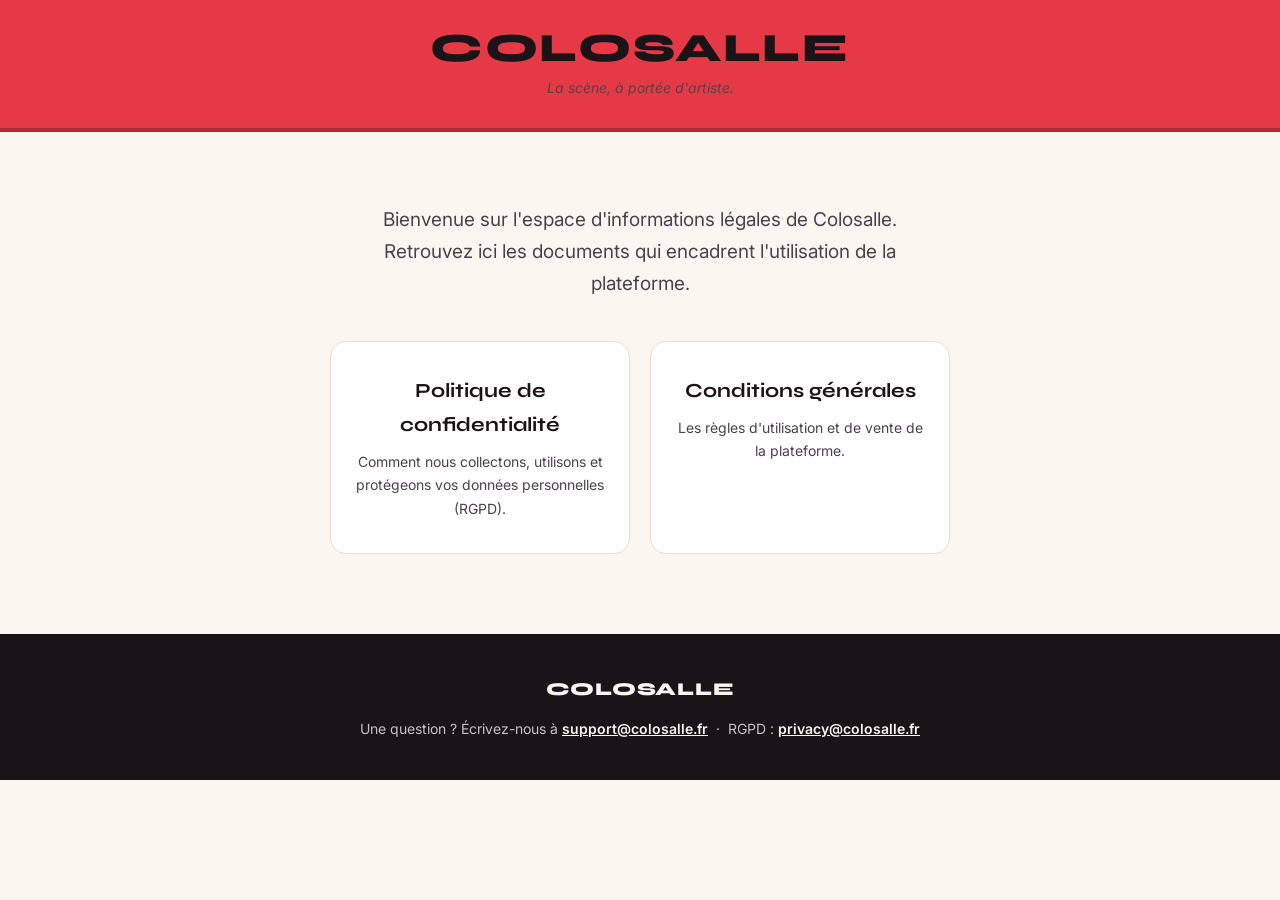
==== index.html @ 52d350c0 "Pages legales Colosalle (confidentialite + CGU)" ====
<!DOCTYPE html>
<html lang="fr">
<head>
<meta charset="UTF-8">
<meta name="viewport" content="width=device-width, initial-scale=1">
<title>Colosalle — Informations légales</title>
<meta name="description" content="Conditions générales et politique de confidentialité de Colosalle, la marketplace des lieux artistiques.">
<link rel="preconnect" href="https://fonts.googleapis.com">
<link rel="preconnect" href="https://fonts.gstatic.com" crossorigin>
<link href="https://fonts.googleapis.com/css2?family=Syne:wght@700;800&family=Inter:wght@400;600;700&display=swap" rel="stylesheet">
<link rel="stylesheet" href="style.css">
</head>
<body class="home">
<header class="site-header">
  <h1 class="wordmark">Colosalle</h1>
  <p class="tagline">La scène, à portée d'artiste.</p>
</header>

<main>
  <p class="lead">Bienvenue sur l'espace d'informations légales de Colosalle. Retrouvez ici les documents qui encadrent l'utilisation de la plateforme.</p>
  <div class="card-grid">
    <a class="card" href="confidentialite.html">
      <h2>Politique de confidentialité</h2>
      <p>Comment nous collectons, utilisons et protégeons vos données personnelles (RGPD).</p>
    </a>
    <a class="card" href="cgu.html">
      <h2>Conditions générales</h2>
      <p>Les règles d'utilisation et de vente de la plateforme.</p>
    </a>
  </div>
</main>

<footer class="site-footer">
  <span class="foot-word">Colosalle</span>
  Une question ? Écrivez-nous à
  <a href="mailto:support@colosalle.fr">support@colosalle.fr</a>
  &nbsp;·&nbsp; RGPD :
  <a href="mailto:privacy@colosalle.fr">privacy@colosalle.fr</a>
</footer>
</body>
</html>
---- style.css ----
/* Colosalle — pages légales */
:root {
  --rouge: #E63946;
  --rouge-fonce: #B22B36;
  --creme: #FBF7F0;
  --creme-carte: #FFFFFF;
  --encre: #1A1418;
  --encre-douce: #4A424A;
  --filet: #E8DFD3;
  --max: 780px;
}

* { box-sizing: border-box; }

html { scroll-behavior: smooth; }

body {
  margin: 0;
  background: var(--creme);
  color: var(--encre);
  font-family: 'Inter', -apple-system, BlinkMacSystemFont, 'Segoe UI', sans-serif;
  font-size: 17px;
  line-height: 1.7;
  -webkit-font-smoothing: antialiased;
}

/* ---- En-tête ---- */
.site-header {
  background: var(--rouge);
  color: var(--creme);
  padding: 28px 24px;
  text-align: center;
  border-bottom: 4px solid var(--rouge-fonce);
}
.site-header a { color: var(--creme); text-decoration: none; }
.wordmark {
  font-family: 'Syne', sans-serif;
  font-weight: 800;
  font-size: clamp(28px, 6vw, 40px);
  letter-spacing: 0.04em;
  text-transform: uppercase;
  margin: 0;
  line-height: 1;
}
.tagline {
  font-size: 14px;
  opacity: 0.9;
  margin: 8px 0 0;
  font-style: italic;
}

/* ---- Navigation ---- */
.legal-nav {
  display: flex;
  justify-content: center;
  gap: 8px;
  flex-wrap: wrap;
  padding: 16px 24px;
  background: var(--creme-carte);
  border-bottom: 1px solid var(--filet);
  position: sticky;
  top: 0;
  z-index: 10;
}
.legal-nav a {
  font-size: 14px;
  font-weight: 600;
  color: var(--encre-douce);
  text-decoration: none;
  padding: 8px 16px;
  border-radius: 999px;
  transition: background 0.15s, color 0.15s;
}
.legal-nav a:hover { background: var(--creme); color: var(--rouge); }
.legal-nav a.active { background: var(--rouge); color: var(--creme); }

/* ---- Contenu ---- */
main {
  max-width: var(--max);
  margin: 0 auto;
  padding: 48px 24px 80px;
}

h1 {
  font-family: 'Syne', sans-serif;
  font-weight: 800;
  font-size: clamp(28px, 5vw, 40px);
  line-height: 1.15;
  margin: 0 0 8px;
  color: var(--encre);
}
.maj {
  color: var(--encre-douce);
  font-size: 15px;
  margin: 0 0 40px;
  padding-bottom: 20px;
  border-bottom: 2px solid var(--rouge);
}

h2 {
  font-family: 'Syne', sans-serif;
  font-weight: 700;
  font-size: 22px;
  margin: 44px 0 14px;
  padding-left: 14px;
  border-left: 4px solid var(--rouge);
  color: var(--encre);
}
h3 {
  font-weight: 700;
  font-size: 18px;
  margin: 28px 0 10px;
  color: var(--rouge-fonce);
}

p { margin: 0 0 16px; color: var(--encre-douce); }
strong { color: var(--encre); }

ul { margin: 0 0 16px; padding-left: 22px; color: var(--encre-douce); }
li { margin-bottom: 8px; }

a { color: var(--rouge); }

/* ---- Encadré info ---- */
.callout {
  background: #FCEEEF;
  border: 1px solid var(--rouge);
  border-radius: 12px;
  padding: 18px 22px;
  margin: 24px 0;
}
.callout p { margin: 0; color: var(--encre); }

/* ---- Tableaux ---- */
.table-wrap { overflow-x: auto; margin: 0 0 24px; }
table {
  border-collapse: collapse;
  width: 100%;
  font-size: 15px;
  background: var(--creme-carte);
  border-radius: 12px;
  overflow: hidden;
}
th, td {
  text-align: left;
  padding: 12px 16px;
  border-bottom: 1px solid var(--filet);
  vertical-align: top;
}
th {
  background: var(--rouge);
  color: var(--creme);
  font-weight: 600;
  font-size: 14px;
}
td { color: var(--encre-douce); }
tr:last-child td { border-bottom: none; }

hr {
  border: none;
  border-top: 1px solid var(--filet);
  margin: 40px 0;
}

/* ---- Pied de page ---- */
.site-footer {
  background: var(--encre);
  color: #C9BFC7;
  text-align: center;
  padding: 40px 24px;
  font-size: 14px;
}
.site-footer a { color: var(--creme); font-weight: 600; }
.site-footer .foot-word {
  font-family: 'Syne', sans-serif;
  font-weight: 800;
  text-transform: uppercase;
  letter-spacing: 0.04em;
  color: var(--creme);
  font-size: 18px;
  display: block;
  margin-bottom: 12px;
}

/* ---- Accueil ---- */
.home main { text-align: center; padding-top: 72px; }
.home .lead { font-size: 19px; max-width: 560px; margin: 0 auto 40px; }
.card-grid {
  display: grid;
  grid-template-columns: 1fr 1fr;
  gap: 20px;
  max-width: 620px;
  margin: 0 auto;
}
.card {
  display: block;
  background: var(--creme-carte);
  border: 1px solid var(--filet);
  border-radius: 16px;
  padding: 32px 24px;
  text-decoration: none;
  color: var(--encre);
  transition: transform 0.15s, border-color 0.15s, box-shadow 0.15s;
}
.card:hover {
  transform: translateY(-3px);
  border-color: var(--rouge);
  box-shadow: 0 8px 24px rgba(230,57,70,0.12);
}
.card h2 {
  border: none;
  padding: 0;
  margin: 0 0 8px;
  font-size: 20px;
}
.card p { margin: 0; font-size: 14px; }

@media (max-width: 560px) {
  .card-grid { grid-template-columns: 1fr; }
  body { font-size: 16px; }
}

@media (prefers-reduced-motion: reduce) {
  * { transition: none !important; scroll-behavior: auto !important; }
}
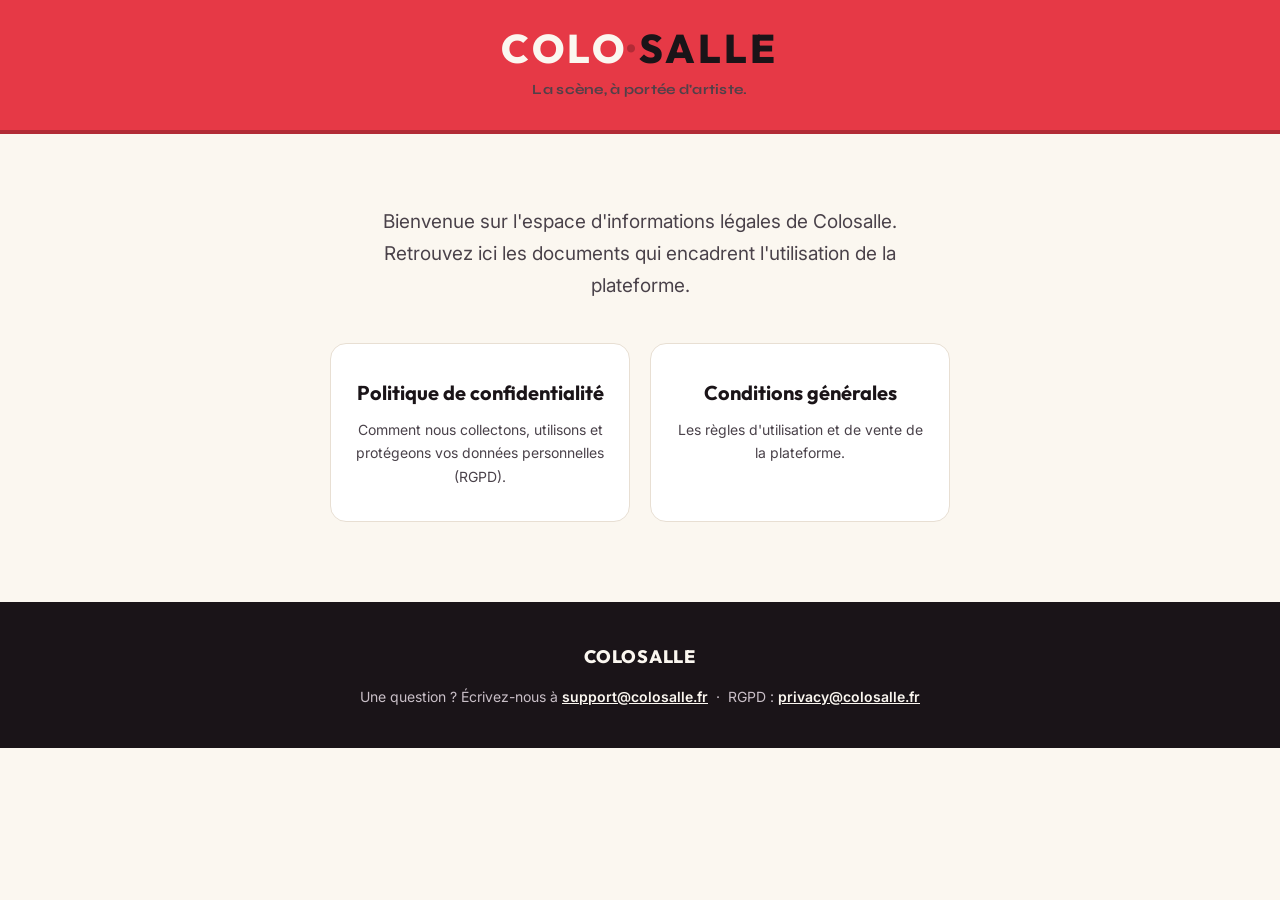
==== commit 660d3e18: "Charte typo: wordmark Outfit bicolore + tagline Syne" ====
--- a/index.html
+++ b/index.html
@@ -7,12 +7,12 @@
 <meta name="description" content="Conditions générales et politique de confidentialité de Colosalle, la marketplace des lieux artistiques.">
 <link rel="preconnect" href="https://fonts.googleapis.com">
 <link rel="preconnect" href="https://fonts.gstatic.com" crossorigin>
-<link href="https://fonts.googleapis.com/css2?family=Syne:wght@700;800&family=Inter:wght@400;600;700&display=swap" rel="stylesheet">
+<link href="https://fonts.googleapis.com/css2?family=Outfit:wght@600;700;800&family=Syne:wght@700;800&family=Inter:wght@400;600;700&display=swap" rel="stylesheet">
 <link rel="stylesheet" href="style.css">
 </head>
 <body class="home">
 <header class="site-header">
-  <h1 class="wordmark">Colosalle</h1>
+  <h1 class="wordmark">COLO<span class="dot">·</span><span class="salle">SALLE</span></h1>
   <p class="tagline">La scène, à portée d'artiste.</p>
 </header>
 
--- a/style.css
+++ b/style.css
@@ -34,19 +34,24 @@
 }
 .site-header a { color: var(--creme); text-decoration: none; }
 .wordmark {
-  font-family: 'Syne', sans-serif;
+  font-family: 'Outfit', sans-serif;
   font-weight: 800;
   font-size: clamp(28px, 6vw, 40px);
-  letter-spacing: 0.04em;
+  letter-spacing: 0.08em;
   text-transform: uppercase;
   margin: 0;
   line-height: 1;
-}
+  color: var(--creme);
+}
+.wordmark .salle { color: var(--encre); }
+.wordmark .dot { color: var(--rouge-fonce); }
 .tagline {
-  font-size: 14px;
-  opacity: 0.9;
-  margin: 8px 0 0;
-  font-style: italic;
+  font-family: 'Syne', sans-serif;
+  font-size: 14px;
+  font-weight: 700;
+  opacity: 0.95;
+  margin: 10px 0 0;
+  letter-spacing: 0.02em;
 }
 
 /* ---- Navigation ---- */
@@ -82,7 +87,7 @@
 }
 
 h1 {
-  font-family: 'Syne', sans-serif;
+  font-family: 'Outfit', sans-serif;
   font-weight: 800;
   font-size: clamp(28px, 5vw, 40px);
   line-height: 1.15;
@@ -98,7 +103,7 @@
 }
 
 h2 {
-  font-family: 'Syne', sans-serif;
+  font-family: 'Outfit', sans-serif;
   font-weight: 700;
   font-size: 22px;
   margin: 44px 0 14px;
@@ -172,7 +177,7 @@
 }
 .site-footer a { color: var(--creme); font-weight: 600; }
 .site-footer .foot-word {
-  font-family: 'Syne', sans-serif;
+  font-family: 'Outfit', sans-serif;
   font-weight: 800;
   text-transform: uppercase;
   letter-spacing: 0.04em;
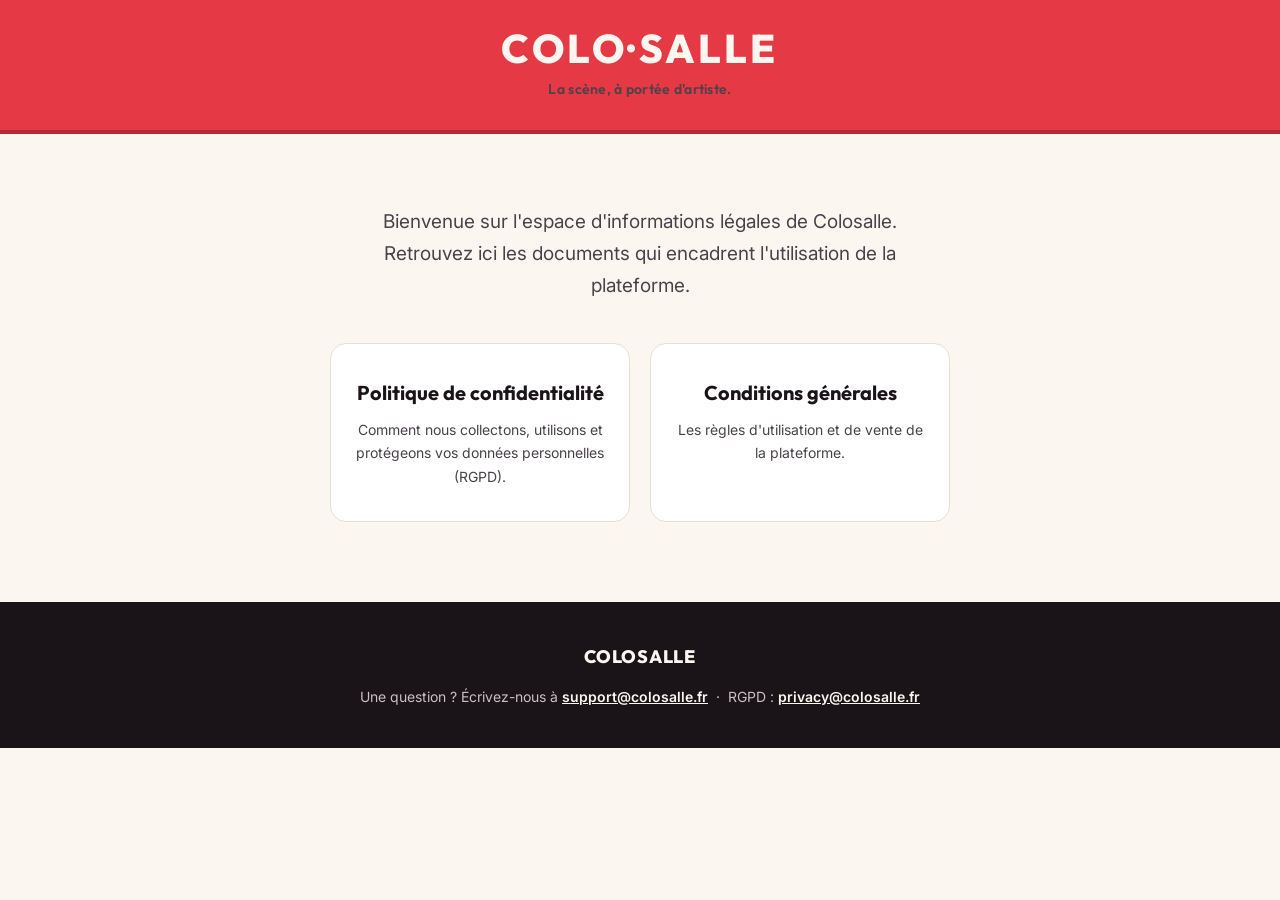
==== commit 5a231b43: "Typo Outfit + wordmark bicolore" ====
--- a/index.html
+++ b/index.html
@@ -7,7 +7,7 @@
 <meta name="description" content="Conditions générales et politique de confidentialité de Colosalle, la marketplace des lieux artistiques.">
 <link rel="preconnect" href="https://fonts.googleapis.com">
 <link rel="preconnect" href="https://fonts.gstatic.com" crossorigin>
-<link href="https://fonts.googleapis.com/css2?family=Outfit:wght@600;700;800&family=Syne:wght@700;800&family=Inter:wght@400;600;700&display=swap" rel="stylesheet">
+<link href="https://fonts.googleapis.com/css2?family=Outfit:wght@400;600;700;800&family=Inter:wght@400;600;700&display=swap" rel="stylesheet">
 <link rel="stylesheet" href="style.css">
 </head>
 <body class="home">
--- a/style.css
+++ b/style.css
@@ -43,12 +43,10 @@
   line-height: 1;
   color: var(--creme);
 }
-.wordmark .salle { color: var(--encre); }
-.wordmark .dot { color: var(--rouge-fonce); }
 .tagline {
-  font-family: 'Syne', sans-serif;
-  font-size: 14px;
-  font-weight: 700;
+  font-family: 'Outfit', sans-serif;
+  font-size: 14px;
+  font-weight: 600;
   opacity: 0.95;
   margin: 10px 0 0;
   letter-spacing: 0.02em;
